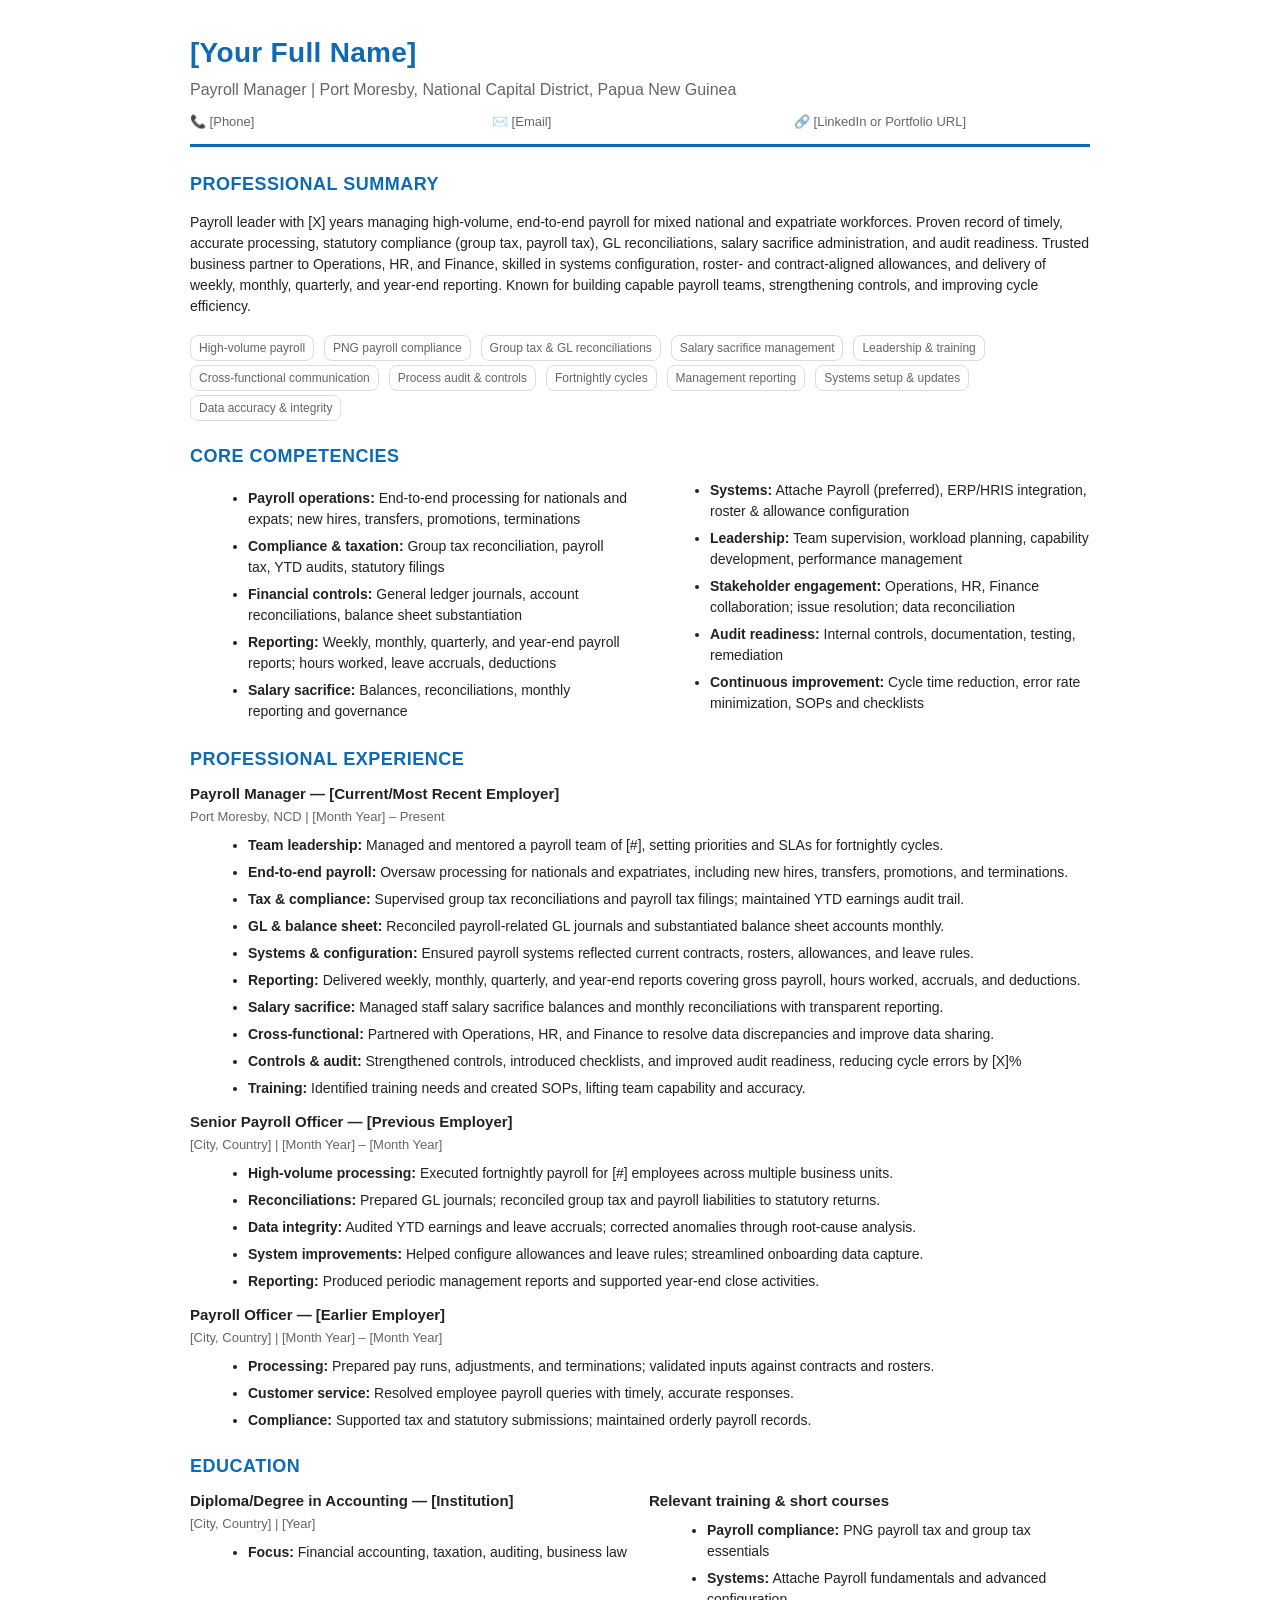
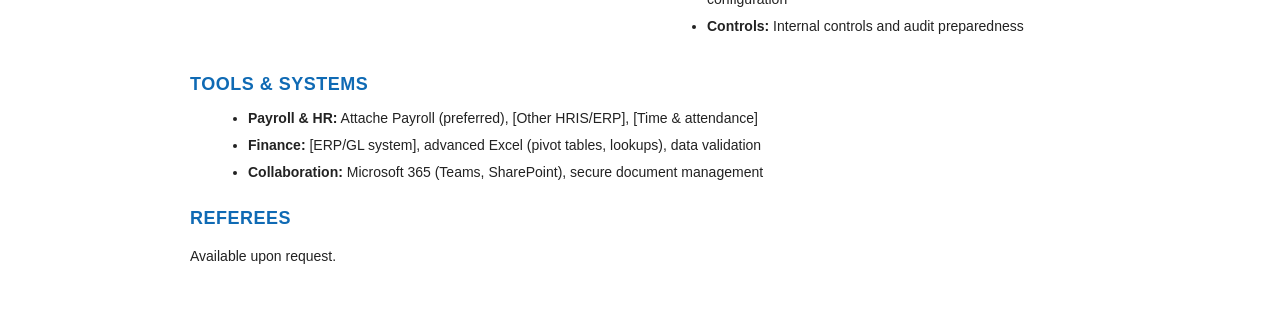
==== index.html @ 21667c4e "first commit" ====
<!DOCTYPE html>
<html lang="en">
<head>
  <meta charset="utf-8" />
  <title>Payroll Manager CV - [Your Name]</title>
  <meta name="viewport" content="width=device-width, initial-scale=1" />
  <style>
    :root {
      --accent: #0f6ab4;
      --text: #222;
      --muted: #666;
      --border: #ddd;
    }
    * { box-sizing: border-box; }
    body {
      font-family: "Segoe UI", Roboto, Arial, sans-serif;
      color: var(--text);
      line-height: 1.5;
      margin: 0;
      padding: 32px;
      background: #fff;
    }
    .container { max-width: 900px; margin: 0 auto; }
    header { border-bottom: 3px solid var(--accent); padding-bottom: 12px; margin-bottom: 24px; }
    h1 {
      font-size: 28px; margin: 0; color: var(--accent);
      letter-spacing: 0.3px;
    }
    .title { font-size: 16px; color: var(--muted); margin-top: 4px; }
    .contact {
      display: grid; grid-template-columns: repeat(3, 1fr); gap: 6px;
      font-size: 13px; margin-top: 10px; color: var(--muted);
    }
    .section { margin: 22px 0; }
    .section h2 {
      font-size: 18px; margin: 0 0 10px 0; color: var(--accent);
      text-transform: uppercase; letter-spacing: 0.5px;
    }
    .summary, .skills, .experience, .education, .certs, .references { font-size: 14px; }
    ul { margin: 8px 0 0 18px; }
    li { margin: 6px 0; }
    .item { margin-bottom: 12px; }
    .item h3 {
      font-size: 15px; margin: 0; color: var(--text);
    }
    .meta { font-size: 13px; color: var(--muted); margin-top: 2px; }
    .badge {
      display: inline-block; border: 1px solid var(--border);
      padding: 3px 8px; border-radius: 8px; margin: 4px 6px 0 0;
      font-size: 12px; color: var(--muted);
    }
    .grid { display: grid; grid-template-columns: 1fr 1fr; gap: 18px; }
    .two-col { columns: 2; column-gap: 24px; }
    @media print {
      body { padding: 0; }
      .container { max-width: none; }
      .contact { grid-template-columns: repeat(3, 1fr); }
      .two-col { columns: 2; }
      a { color: inherit; text-decoration: none; }
    }
  </style>
</head>
<body>
  <div class="container">
    <header>
      <h1>[Your Full Name]</h1>
      <div class="title">Payroll Manager | Port Moresby, National Capital District, Papua New Guinea</div>
      <div class="contact">
        <div>📞 [Phone]</div>
        <div>✉️ [Email]</div>
        <div>🔗 [LinkedIn or Portfolio URL]</div>
      </div>
    </header>

    <section class="section summary">
      <h2>Professional summary</h2>
      <p>
        Payroll leader with [X] years managing high‑volume, end‑to‑end payroll for mixed national and expatriate workforces.
        Proven record of timely, accurate processing, statutory compliance (group tax, payroll tax), GL reconciliations,
        salary sacrifice administration, and audit readiness. Trusted business partner to Operations, HR, and Finance,
        skilled in systems configuration, roster- and contract‑aligned allowances, and delivery of weekly, monthly, quarterly,
        and year‑end reporting. Known for building capable payroll teams, strengthening controls, and improving cycle efficiency.
      </p>
      <div>
        <span class="badge">High‑volume payroll</span>
        <span class="badge">PNG payroll compliance</span>
        <span class="badge">Group tax & GL reconciliations</span>
        <span class="badge">Salary sacrifice management</span>
        <span class="badge">Leadership & training</span>
        <span class="badge">Cross‑functional communication</span>
        <span class="badge">Process audit & controls</span>
        <span class="badge">Fortnightly cycles</span>
        <span class="badge">Management reporting</span>
        <span class="badge">Systems setup & updates</span>
        <span class="badge">Data accuracy & integrity</span>
      </div>
    </section>

    <section class="section skills">
      <h2>Core competencies</h2>
      <div class="two-col">
        <ul>
          <li><strong>Payroll operations:</strong> End‑to‑end processing for nationals and expats; new hires, transfers, promotions, terminations</li>
          <li><strong>Compliance & taxation:</strong> Group tax reconciliation, payroll tax, YTD audits, statutory filings</li>
          <li><strong>Financial controls:</strong> General ledger journals, account reconciliations, balance sheet substantiation</li>
          <li><strong>Reporting:</strong> Weekly, monthly, quarterly, and year‑end payroll reports; hours worked, leave accruals, deductions</li>
          <li><strong>Salary sacrifice:</strong> Balances, reconciliations, monthly reporting and governance</li>
          <li><strong>Systems:</strong> Attache Payroll (preferred), ERP/HRIS integration, roster & allowance configuration</li>
          <li><strong>Leadership:</strong> Team supervision, workload planning, capability development, performance management</li>
          <li><strong>Stakeholder engagement:</strong> Operations, HR, Finance collaboration; issue resolution; data reconciliation</li>
          <li><strong>Audit readiness:</strong> Internal controls, documentation, testing, remediation</li>
          <li><strong>Continuous improvement:</strong> Cycle time reduction, error rate minimization, SOPs and checklists</li>
        </ul>
      </div>
    </section>

    <section class="section experience">
      <h2>Professional experience</h2>

      <div class="item">
        <h3>Payroll Manager — [Current/Most Recent Employer]</h3>
        <div class="meta">Port Moresby, NCD | [Month Year] – Present</div>
        <ul>
          <li><strong>Team leadership:</strong> Managed and mentored a payroll team of [#], setting priorities and SLAs for fortnightly cycles.</li>
          <li><strong>End‑to‑end payroll:</strong> Oversaw processing for nationals and expatriates, including new hires, transfers, promotions, and terminations.</li>
          <li><strong>Tax & compliance:</strong> Supervised group tax reconciliations and payroll tax filings; maintained YTD earnings audit trail.</li>
          <li><strong>GL & balance sheet:</strong> Reconciled payroll‑related GL journals and substantiated balance sheet accounts monthly.</li>
          <li><strong>Systems & configuration:</strong> Ensured payroll systems reflected current contracts, rosters, allowances, and leave rules.</li>
          <li><strong>Reporting:</strong> Delivered weekly, monthly, quarterly, and year‑end reports covering gross payroll, hours worked, accruals, and deductions.</li>
          <li><strong>Salary sacrifice:</strong> Managed staff salary sacrifice balances and monthly reconciliations with transparent reporting.</li>
          <li><strong>Cross‑functional:</strong> Partnered with Operations, HR, and Finance to resolve data discrepancies and improve data sharing.</li>
          <li><strong>Controls & audit:</strong> Strengthened controls, introduced checklists, and improved audit readiness, reducing cycle errors by [X]%</li>
          <li><strong>Training:</strong> Identified training needs and created SOPs, lifting team capability and accuracy.</li>
        </ul>
      </div>

      <div class="item">
        <h3>Senior Payroll Officer — [Previous Employer]</h3>
        <div class="meta">[City, Country] | [Month Year] – [Month Year]</div>
        <ul>
          <li><strong>High‑volume processing:</strong> Executed fortnightly payroll for [#] employees across multiple business units.</li>
          <li><strong>Reconciliations:</strong> Prepared GL journals; reconciled group tax and payroll liabilities to statutory returns.</li>
          <li><strong>Data integrity:</strong> Audited YTD earnings and leave accruals; corrected anomalies through root‑cause analysis.</li>
          <li><strong>System improvements:</strong> Helped configure allowances and leave rules; streamlined onboarding data capture.</li>
          <li><strong>Reporting:</strong> Produced periodic management reports and supported year‑end close activities.</li>
        </ul>
      </div>

      <div class="item">
        <h3>Payroll Officer — [Earlier Employer]</h3>
        <div class="meta">[City, Country] | [Month Year] – [Month Year]</div>
        <ul>
          <li><strong>Processing:</strong> Prepared pay runs, adjustments, and terminations; validated inputs against contracts and rosters.</li>
          <li><strong>Customer service:</strong> Resolved employee payroll queries with timely, accurate responses.</li>
          <li><strong>Compliance:</strong> Supported tax and statutory submissions; maintained orderly payroll records.</li>
        </ul>
      </div>
    </section>

    <section class="section education">
      <h2>Education</h2>
      <div class="grid">
        <div>
          <div class="item">
            <h3>Diploma/Degree in Accounting — [Institution]</h3>
            <div class="meta">[City, Country] | [Year]</div>
            <ul>
              <li><strong>Focus:</strong> Financial accounting, taxation, auditing, business law</li>
            </ul>
          </div>
        </div>
        <div>
          <div class="item">
            <h3>Relevant training & short courses</h3>
            <ul>
              <li><strong>Payroll compliance:</strong> PNG payroll tax and group tax essentials</li>
              <li><strong>Systems:</strong> Attache Payroll fundamentals and advanced configuration</li>
              <li><strong>Controls:</strong> Internal controls and audit preparedness</li>
            </ul>
          </div>
        </div>
      </div>
    </section>

    <section class="section certs">
      <h2>Tools & systems</h2>
      <ul>
        <li><strong>Payroll & HR:</strong> Attache Payroll (preferred), [Other HRIS/ERP], [Time & attendance]</li>
        <li><strong>Finance:</strong> [ERP/GL system], advanced Excel (pivot tables, lookups), data validation</li>
        <li><strong>Collaboration:</strong> Microsoft 365 (Teams, SharePoint), secure document management</li>
      </ul>
    </section>

    <section class="section references">
      <h2>Referees</h2>
      <p>Available upon request.</p>
    </section>
  </div>
</body>
</html>
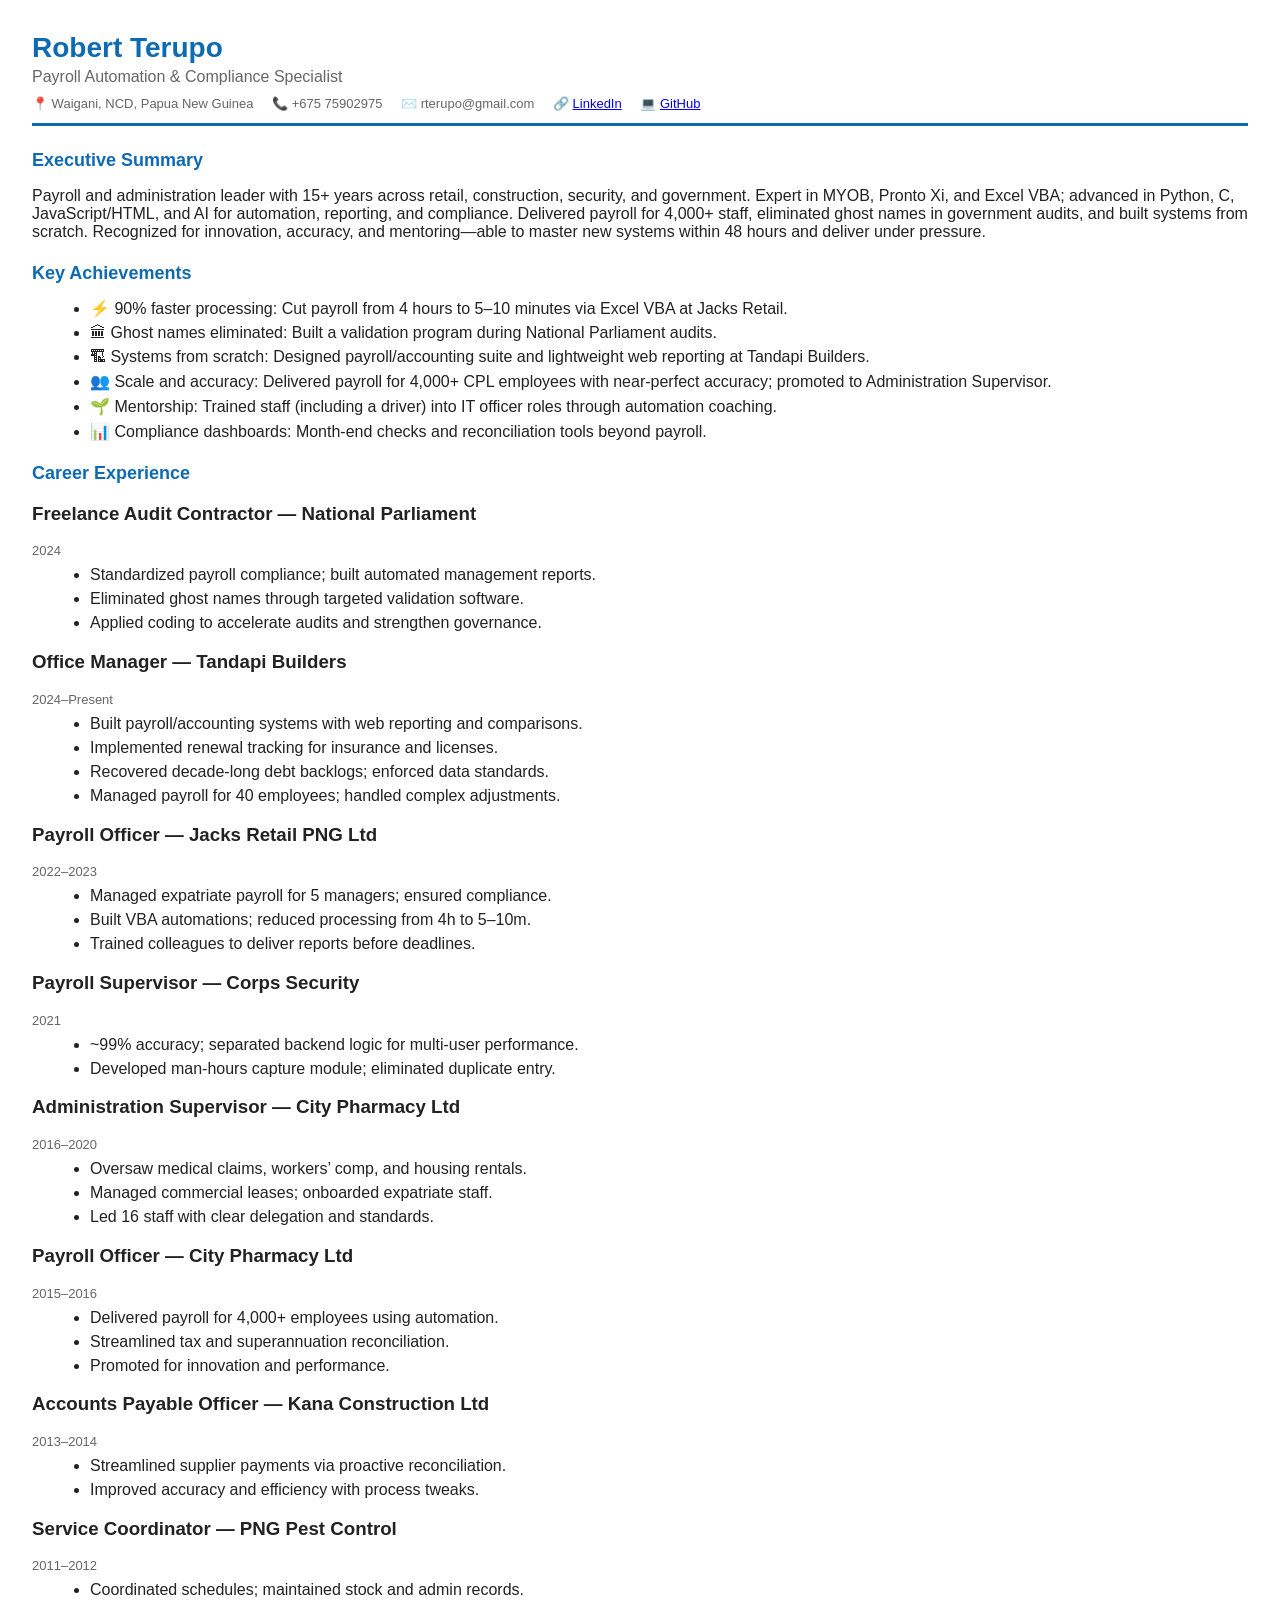
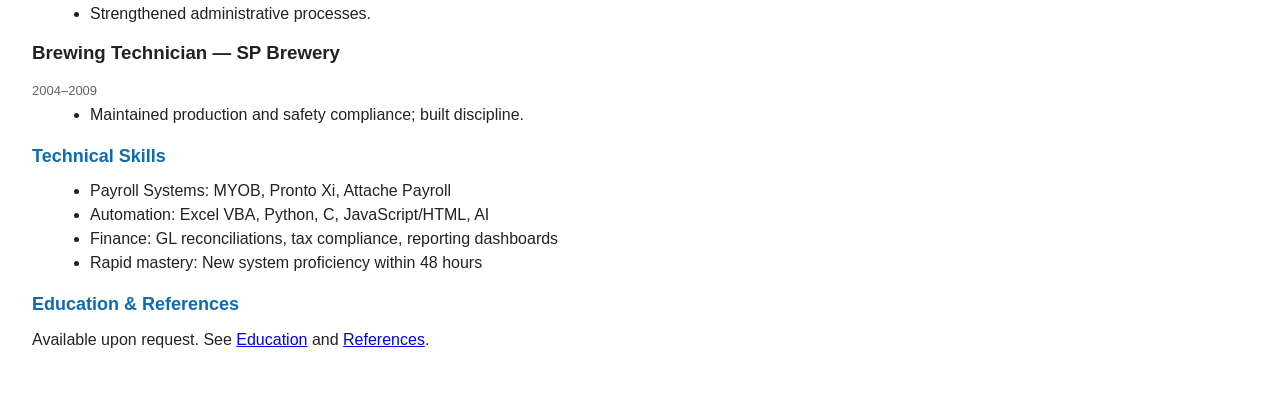
==== commit a028cb7e: "Updated missing info" ====
--- a/index.html
+++ b/index.html
@@ -2,200 +2,161 @@
 <html lang="en">
 <head>
   <meta charset="utf-8" />
-  <title>Payroll Manager CV - [Your Name]</title>
+  <title>Robert Terupo - Payroll Manager CV</title>
   <meta name="viewport" content="width=device-width, initial-scale=1" />
   <style>
-    :root {
-      --accent: #0f6ab4;
-      --text: #222;
-      --muted: #666;
-      --border: #ddd;
-    }
-    * { box-sizing: border-box; }
-    body {
-      font-family: "Segoe UI", Roboto, Arial, sans-serif;
-      color: var(--text);
-      line-height: 1.5;
-      margin: 0;
-      padding: 32px;
-      background: #fff;
-    }
-    .container { max-width: 900px; margin: 0 auto; }
-    header { border-bottom: 3px solid var(--accent); padding-bottom: 12px; margin-bottom: 24px; }
-    h1 {
-      font-size: 28px; margin: 0; color: var(--accent);
-      letter-spacing: 0.3px;
-    }
-    .title { font-size: 16px; color: var(--muted); margin-top: 4px; }
-    .contact {
-      display: grid; grid-template-columns: repeat(3, 1fr); gap: 6px;
-      font-size: 13px; margin-top: 10px; color: var(--muted);
-    }
-    .section { margin: 22px 0; }
-    .section h2 {
-      font-size: 18px; margin: 0 0 10px 0; color: var(--accent);
-      text-transform: uppercase; letter-spacing: 0.5px;
-    }
-    .summary, .skills, .experience, .education, .certs, .references { font-size: 14px; }
+    body { font-family: "Segoe UI", Arial, sans-serif; margin: 0; padding: 32px; background: #fff; color: #222; }
+    header { border-bottom: 3px solid #0f6ab4; padding-bottom: 12px; margin-bottom: 24px; }
+    h1 { font-size: 28px; margin: 0; color: #0f6ab4; }
+    .title { font-size: 16px; color: #666; margin-top: 4px; }
+    .contact { font-size: 13px; margin-top: 10px; color: #666; }
+    .contact span { margin-right: 15px; }
+    h2 { font-size: 18px; color: #0f6ab4; margin-top: 22px; }
     ul { margin: 8px 0 0 18px; }
     li { margin: 6px 0; }
     .item { margin-bottom: 12px; }
-    .item h3 {
-      font-size: 15px; margin: 0; color: var(--text);
-    }
-    .meta { font-size: 13px; color: var(--muted); margin-top: 2px; }
-    .badge {
-      display: inline-block; border: 1px solid var(--border);
-      padding: 3px 8px; border-radius: 8px; margin: 4px 6px 0 0;
-      font-size: 12px; color: var(--muted);
-    }
-    .grid { display: grid; grid-template-columns: 1fr 1fr; gap: 18px; }
-    .two-col { columns: 2; column-gap: 24px; }
-    @media print {
-      body { padding: 0; }
-      .container { max-width: none; }
-      .contact { grid-template-columns: repeat(3, 1fr); }
-      .two-col { columns: 2; }
-      a { color: inherit; text-decoration: none; }
-    }
+    .meta { font-size: 13px; color: #666; }
   </style>
 </head>
 <body>
-  <div class="container">
-    <header>
-      <h1>[Your Full Name]</h1>
-      <div class="title">Payroll Manager | Port Moresby, National Capital District, Papua New Guinea</div>
-      <div class="contact">
-        <div>📞 [Phone]</div>
-        <div>✉️ [Email]</div>
-        <div>🔗 [LinkedIn or Portfolio URL]</div>
-      </div>
-    </header>
+  <header>
+    <h1>Robert Terupo</h1>
+    <div class="title">Payroll Automation & Compliance Specialist</div>
+    <div class="contact">
+      <span>📍 Waigani, NCD, Papua New Guinea</span>
+      <span>📞 +675 75902975</span>
+      <span>✉️ rterupo@gmail.com</span>
+      <span>🔗 <a href="https://linkedin.com/in/robert-terupo">LinkedIn</a></span>
+      <span>💻 <a href="https://github.com/robertterupo-png">GitHub</a></span>
+    </div>
+  </header>
 
-    <section class="section summary">
-      <h2>Professional summary</h2>
-      <p>
-        Payroll leader with [X] years managing high‑volume, end‑to‑end payroll for mixed national and expatriate workforces.
-        Proven record of timely, accurate processing, statutory compliance (group tax, payroll tax), GL reconciliations,
-        salary sacrifice administration, and audit readiness. Trusted business partner to Operations, HR, and Finance,
-        skilled in systems configuration, roster- and contract‑aligned allowances, and delivery of weekly, monthly, quarterly,
-        and year‑end reporting. Known for building capable payroll teams, strengthening controls, and improving cycle efficiency.
-      </p>
-      <div>
-        <span class="badge">High‑volume payroll</span>
-        <span class="badge">PNG payroll compliance</span>
-        <span class="badge">Group tax & GL reconciliations</span>
-        <span class="badge">Salary sacrifice management</span>
-        <span class="badge">Leadership & training</span>
-        <span class="badge">Cross‑functional communication</span>
-        <span class="badge">Process audit & controls</span>
-        <span class="badge">Fortnightly cycles</span>
-        <span class="badge">Management reporting</span>
-        <span class="badge">Systems setup & updates</span>
-        <span class="badge">Data accuracy & integrity</span>
-      </div>
-    </section>
+  <section>
+    <h2>Executive Summary</h2>
+    <p>
+      Payroll and administration leader with 15+ years across retail, construction, security, and government.
+      Expert in MYOB, Pronto Xi, and Excel VBA; advanced in Python, C, JavaScript/HTML, and AI for automation,
+      reporting, and compliance. Delivered payroll for 4,000+ staff, eliminated ghost names in government audits,
+      and built systems from scratch. Recognized for innovation, accuracy, and mentoring—able to master new systems
+      within 48 hours and deliver under pressure.
+    </p>
+  </section>
 
-    <section class="section skills">
-      <h2>Core competencies</h2>
-      <div class="two-col">
-        <ul>
-          <li><strong>Payroll operations:</strong> End‑to‑end processing for nationals and expats; new hires, transfers, promotions, terminations</li>
-          <li><strong>Compliance & taxation:</strong> Group tax reconciliation, payroll tax, YTD audits, statutory filings</li>
-          <li><strong>Financial controls:</strong> General ledger journals, account reconciliations, balance sheet substantiation</li>
-          <li><strong>Reporting:</strong> Weekly, monthly, quarterly, and year‑end payroll reports; hours worked, leave accruals, deductions</li>
-          <li><strong>Salary sacrifice:</strong> Balances, reconciliations, monthly reporting and governance</li>
-          <li><strong>Systems:</strong> Attache Payroll (preferred), ERP/HRIS integration, roster & allowance configuration</li>
-          <li><strong>Leadership:</strong> Team supervision, workload planning, capability development, performance management</li>
-          <li><strong>Stakeholder engagement:</strong> Operations, HR, Finance collaboration; issue resolution; data reconciliation</li>
-          <li><strong>Audit readiness:</strong> Internal controls, documentation, testing, remediation</li>
-          <li><strong>Continuous improvement:</strong> Cycle time reduction, error rate minimization, SOPs and checklists</li>
-        </ul>
-      </div>
-    </section>
+  <section>
+    <h2>Key Achievements</h2>
+    <ul>
+      <li>⚡ 90% faster processing: Cut payroll from 4 hours to 5–10 minutes via Excel VBA at Jacks Retail.</li>
+      <li>🏛 Ghost names eliminated: Built a validation program during National Parliament audits.</li>
+      <li>🏗 Systems from scratch: Designed payroll/accounting suite and lightweight web reporting at Tandapi Builders.</li>
+      <li>👥 Scale and accuracy: Delivered payroll for 4,000+ CPL employees with near‑perfect accuracy; promoted to Administration Supervisor.</li>
+      <li>🌱 Mentorship: Trained staff (including a driver) into IT officer roles through automation coaching.</li>
+      <li>📊 Compliance dashboards: Month‑end checks and reconciliation tools beyond payroll.</li>
+    </ul>
+  </section>
 
-    <section class="section experience">
-      <h2>Professional experience</h2>
+  <section>
+    <h2>Career Experience</h2>
+    <div class="item">
+      <h3>Freelance Audit Contractor — National Parliament</h3>
+      <div class="meta">2024</div>
+      <ul>
+        <li>Standardized payroll compliance; built automated management reports.</li>
+        <li>Eliminated ghost names through targeted validation software.</li>
+        <li>Applied coding to accelerate audits and strengthen governance.</li>
+      </ul>
+    </div>
 
-      <div class="item">
-        <h3>Payroll Manager — [Current/Most Recent Employer]</h3>
-        <div class="meta">Port Moresby, NCD | [Month Year] – Present</div>
-        <ul>
-          <li><strong>Team leadership:</strong> Managed and mentored a payroll team of [#], setting priorities and SLAs for fortnightly cycles.</li>
-          <li><strong>End‑to‑end payroll:</strong> Oversaw processing for nationals and expatriates, including new hires, transfers, promotions, and terminations.</li>
-          <li><strong>Tax & compliance:</strong> Supervised group tax reconciliations and payroll tax filings; maintained YTD earnings audit trail.</li>
-          <li><strong>GL & balance sheet:</strong> Reconciled payroll‑related GL journals and substantiated balance sheet accounts monthly.</li>
-          <li><strong>Systems & configuration:</strong> Ensured payroll systems reflected current contracts, rosters, allowances, and leave rules.</li>
-          <li><strong>Reporting:</strong> Delivered weekly, monthly, quarterly, and year‑end reports covering gross payroll, hours worked, accruals, and deductions.</li>
-          <li><strong>Salary sacrifice:</strong> Managed staff salary sacrifice balances and monthly reconciliations with transparent reporting.</li>
-          <li><strong>Cross‑functional:</strong> Partnered with Operations, HR, and Finance to resolve data discrepancies and improve data sharing.</li>
-          <li><strong>Controls & audit:</strong> Strengthened controls, introduced checklists, and improved audit readiness, reducing cycle errors by [X]%</li>
-          <li><strong>Training:</strong> Identified training needs and created SOPs, lifting team capability and accuracy.</li>
-        </ul>
-      </div>
+    <div class="item">
+      <h3>Office Manager — Tandapi Builders</h3>
+      <div class="meta">2024–Present</div>
+      <ul>
+        <li>Built payroll/accounting systems with web reporting and comparisons.</li>
+        <li>Implemented renewal tracking for insurance and licenses.</li>
+        <li>Recovered decade‑long debt backlogs; enforced data standards.</li>
+        <li>Managed payroll for 40 employees; handled complex adjustments.</li>
+      </ul>
+    </div>
 
-      <div class="item">
-        <h3>Senior Payroll Officer — [Previous Employer]</h3>
-        <div class="meta">[City, Country] | [Month Year] – [Month Year]</div>
-        <ul>
-          <li><strong>High‑volume processing:</strong> Executed fortnightly payroll for [#] employees across multiple business units.</li>
-          <li><strong>Reconciliations:</strong> Prepared GL journals; reconciled group tax and payroll liabilities to statutory returns.</li>
-          <li><strong>Data integrity:</strong> Audited YTD earnings and leave accruals; corrected anomalies through root‑cause analysis.</li>
-          <li><strong>System improvements:</strong> Helped configure allowances and leave rules; streamlined onboarding data capture.</li>
-          <li><strong>Reporting:</strong> Produced periodic management reports and supported year‑end close activities.</li>
-        </ul>
-      </div>
+    <div class="item">
+      <h3>Payroll Officer — Jacks Retail PNG Ltd</h3>
+      <div class="meta">2022–2023</div>
+      <ul>
+        <li>Managed expatriate payroll for 5 managers; ensured compliance.</li>
+        <li>Built VBA automations; reduced processing from 4h to 5–10m.</li>
+        <li>Trained colleagues to deliver reports before deadlines.</li>
+      </ul>
+    </div>
 
-      <div class="item">
-        <h3>Payroll Officer — [Earlier Employer]</h3>
-        <div class="meta">[City, Country] | [Month Year] – [Month Year]</div>
-        <ul>
-          <li><strong>Processing:</strong> Prepared pay runs, adjustments, and terminations; validated inputs against contracts and rosters.</li>
-          <li><strong>Customer service:</strong> Resolved employee payroll queries with timely, accurate responses.</li>
-          <li><strong>Compliance:</strong> Supported tax and statutory submissions; maintained orderly payroll records.</li>
-        </ul>
-      </div>
-    </section>
+    <div class="item">
+      <h3>Payroll Supervisor — Corps Security</h3>
+      <div class="meta">2021</div>
+      <ul>
+        <li>~99% accuracy; separated backend logic for multi‑user performance.</li>
+        <li>Developed man‑hours capture module; eliminated duplicate entry.</li>
+      </ul>
+    </div>
 
-    <section class="section education">
-      <h2>Education</h2>
-      <div class="grid">
-        <div>
-          <div class="item">
-            <h3>Diploma/Degree in Accounting — [Institution]</h3>
-            <div class="meta">[City, Country] | [Year]</div>
-            <ul>
-              <li><strong>Focus:</strong> Financial accounting, taxation, auditing, business law</li>
-            </ul>
-          </div>
-        </div>
-        <div>
-          <div class="item">
-            <h3>Relevant training & short courses</h3>
-            <ul>
-              <li><strong>Payroll compliance:</strong> PNG payroll tax and group tax essentials</li>
-              <li><strong>Systems:</strong> Attache Payroll fundamentals and advanced configuration</li>
-              <li><strong>Controls:</strong> Internal controls and audit preparedness</li>
-            </ul>
-          </div>
-        </div>
-      </div>
-    </section>
+    <div class="item">
+      <h3>Administration Supervisor — City Pharmacy Ltd</h3>
+      <div class="meta">2016–2020</div>
+      <ul>
+        <li>Oversaw medical claims, workers’ comp, and housing rentals.</li>
+        <li>Managed commercial leases; onboarded expatriate staff.</li>
+        <li>Led 16 staff with clear delegation and standards.</li>
+      </ul>
+    </div>
 
-    <section class="section certs">
-      <h2>Tools & systems</h2>
+    <div class="item">
+      <h3>Payroll Officer — City Pharmacy Ltd</h3>
+      <div class="meta">2015–2016</div>
       <ul>
-        <li><strong>Payroll & HR:</strong> Attache Payroll (preferred), [Other HRIS/ERP], [Time & attendance]</li>
-        <li><strong>Finance:</strong> [ERP/GL system], advanced Excel (pivot tables, lookups), data validation</li>
-        <li><strong>Collaboration:</strong> Microsoft 365 (Teams, SharePoint), secure document management</li>
+        <li>Delivered payroll for 4,000+ employees using automation.</li>
+        <li>Streamlined tax and superannuation reconciliation.</li>
+        <li>Promoted for innovation and performance.</li>
       </ul>
-    </section>
+    </div>
 
-    <section class="section references">
-      <h2>Referees</h2>
-      <p>Available upon request.</p>
-    </section>
-  </div>
+    <div class="item">
+      <h3>Accounts Payable Officer — Kana Construction Ltd</h3>
+      <div class="meta">2013–2014</div>
+      <ul>
+        <li>Streamlined supplier payments via proactive reconciliation.</li>
+        <li>Improved accuracy and efficiency with process tweaks.</li>
+      </ul>
+    </div>
+
+    <div class="item">
+      <h3>Service Coordinator — PNG Pest Control</h3>
+      <div class="meta">2011–2012</div>
+      <ul>
+        <li>Coordinated schedules; maintained stock and admin records.</li>
+        <li>Strengthened administrative processes.</li>
+      </ul>
+    </div>
+
+    <div class="item">
+      <h3>Brewing Technician — SP Brewery</h3>
+      <div class="meta">2004–2009</div>
+      <ul>
+        <li>Maintained production and safety compliance; built discipline.</li>
+      </ul>
+    </div>
+  </section>
+
+  <section>
+    <h2>Technical Skills</h2>
+    <ul>
+      <li>Payroll Systems: MYOB, Pronto Xi, Attache Payroll</li>
+      <li>Automation: Excel VBA, Python, C, JavaScript/HTML, AI</li>
+      <li>Finance: GL reconciliations, tax compliance, reporting dashboards</li>
+      <li>Rapid mastery: New system proficiency within 48 hours</li>
+    </ul>
+  </section>
+
+  <section>
+    <h2>Education & References</h2>
+    <p>Available upon request. See <a href="https://robertterupo-png.github.io/rterupo-website/education.html">Education</a> and <a href="https://robertterupo-png.github.io/rterupo-website/references.html">References</a>.</p>
+  </section>
 </body>
 </html>
 
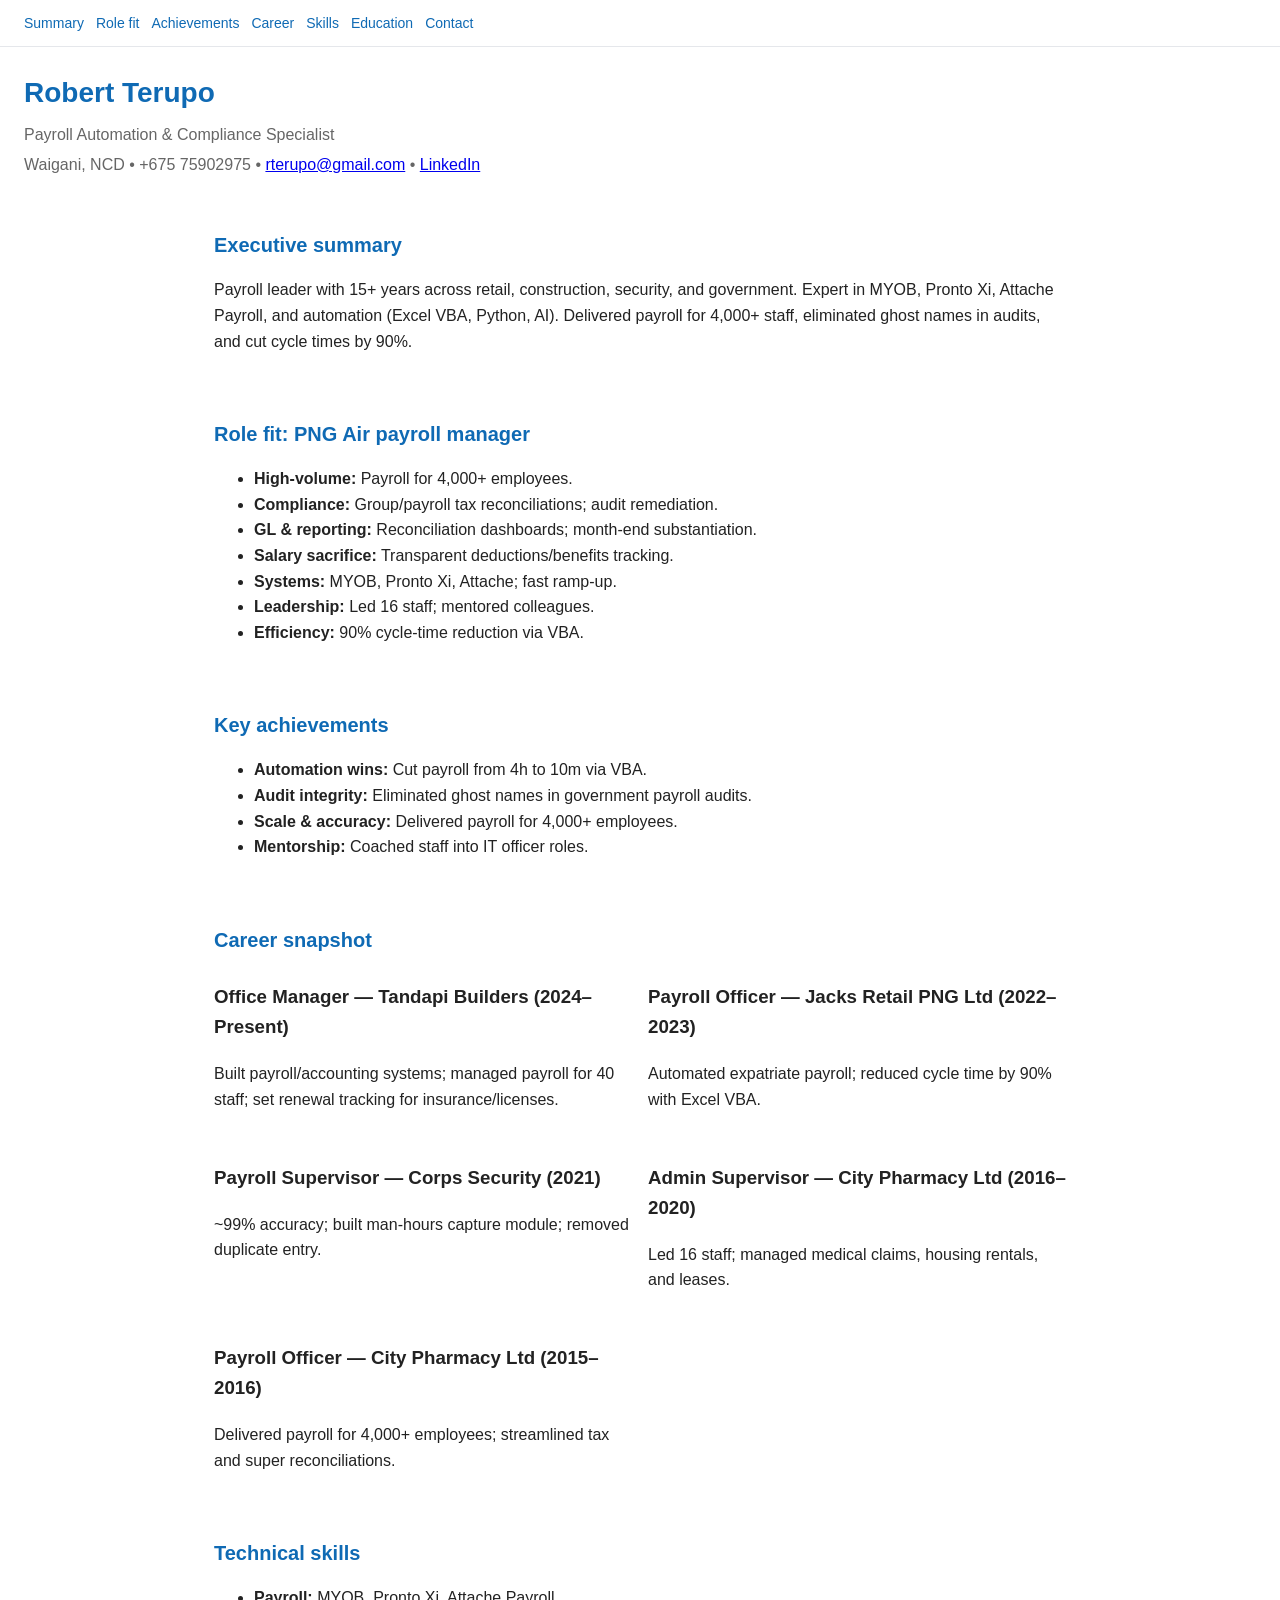
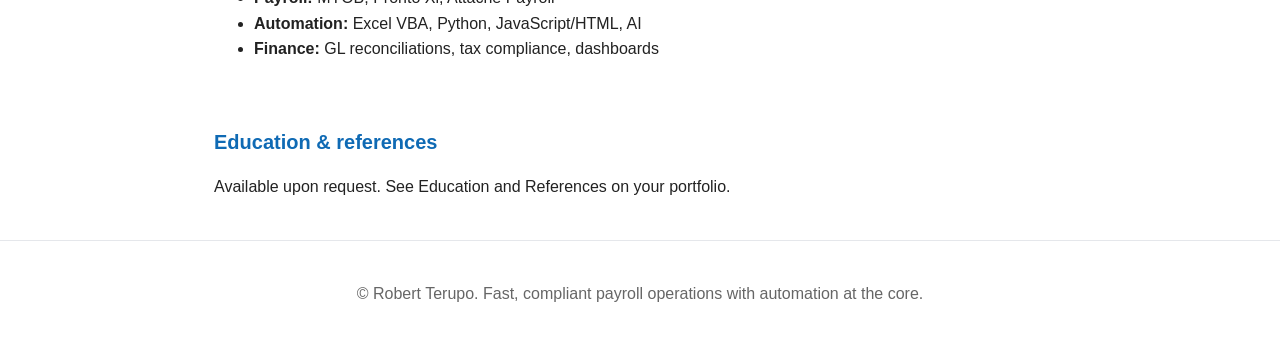
==== commit 0bbe7fa9: "Adding modular structures" ====
--- a/index.html
+++ b/index.html
@@ -2,161 +2,109 @@
 <html lang="en">
 <head>
   <meta charset="utf-8" />
-  <title>Robert Terupo - Payroll Manager CV</title>
+  <title>Robert Terupo — Payroll Manager</title>
   <meta name="viewport" content="width=device-width, initial-scale=1" />
-  <style>
-    body { font-family: "Segoe UI", Arial, sans-serif; margin: 0; padding: 32px; background: #fff; color: #222; }
-    header { border-bottom: 3px solid #0f6ab4; padding-bottom: 12px; margin-bottom: 24px; }
-    h1 { font-size: 28px; margin: 0; color: #0f6ab4; }
-    .title { font-size: 16px; color: #666; margin-top: 4px; }
-    .contact { font-size: 13px; margin-top: 10px; color: #666; }
-    .contact span { margin-right: 15px; }
-    h2 { font-size: 18px; color: #0f6ab4; margin-top: 22px; }
-    ul { margin: 8px 0 0 18px; }
-    li { margin: 6px 0; }
-    .item { margin-bottom: 12px; }
-    .meta { font-size: 13px; color: #666; }
-  </style>
+  <meta name="description" content="Payroll automation & compliance specialist with high-volume experience and audit readiness." />
+  <link rel="icon" href="assets/favicon.ico" />
+  <link rel="preload" href="assets/styles.css" as="style" />
+  <link rel="stylesheet" href="assets/styles.css" />
 </head>
 <body>
-  <header>
-    <h1>Robert Terupo</h1>
-    <div class="title">Payroll Automation & Compliance Specialist</div>
-    <div class="contact">
-      <span>📍 Waigani, NCD, Papua New Guinea</span>
-      <span>📞 +675 75902975</span>
-      <span>✉️ rterupo@gmail.com</span>
-      <span>🔗 <a href="https://linkedin.com/in/robert-terupo">LinkedIn</a></span>
-      <span>💻 <a href="https://github.com/robertterupo-png">GitHub</a></span>
+  <header class="site-header">
+    <nav class="nav">
+      <a href="#summary">Summary</a>
+      <a href="#role-fit">Role fit</a>
+      <a href="#achievements">Achievements</a>
+      <a href="#career">Career</a>
+      <a href="#skills">Skills</a>
+      <a href="#education">Education</a>
+      <a href="#contact">Contact</a>
+    </nav>
+    <div class="hero">
+      <h1>Robert Terupo</h1>
+      <p>Payroll Automation & Compliance Specialist</p>
+      <p class="contact">
+        Waigani, NCD • +675 75902975 • <a href="mailto:rterupo@gmail.com">rterupo@gmail.com</a> •
+        <a href="https://linkedin.com/in/robert-terupo">LinkedIn</a>
+      </p>
     </div>
   </header>
 
-  <section>
-    <h2>Executive Summary</h2>
-    <p>
-      Payroll and administration leader with 15+ years across retail, construction, security, and government.
-      Expert in MYOB, Pronto Xi, and Excel VBA; advanced in Python, C, JavaScript/HTML, and AI for automation,
-      reporting, and compliance. Delivered payroll for 4,000+ staff, eliminated ghost names in government audits,
-      and built systems from scratch. Recognized for innovation, accuracy, and mentoring—able to master new systems
-      within 48 hours and deliver under pressure.
-    </p>
-  </section>
+  <main>
+    <section id="summary" class="section">
+      <h2>Executive summary</h2>
+      <p>Payroll leader with 15+ years across retail, construction, security, and government. Expert in MYOB, Pronto Xi, Attache Payroll, and automation (Excel VBA, Python, AI). Delivered payroll for 4,000+ staff, eliminated ghost names in audits, and cut cycle times by 90%.</p>
+    </section>
 
-  <section>
-    <h2>Key Achievements</h2>
-    <ul>
-      <li>⚡ 90% faster processing: Cut payroll from 4 hours to 5–10 minutes via Excel VBA at Jacks Retail.</li>
-      <li>🏛 Ghost names eliminated: Built a validation program during National Parliament audits.</li>
-      <li>🏗 Systems from scratch: Designed payroll/accounting suite and lightweight web reporting at Tandapi Builders.</li>
-      <li>👥 Scale and accuracy: Delivered payroll for 4,000+ CPL employees with near‑perfect accuracy; promoted to Administration Supervisor.</li>
-      <li>🌱 Mentorship: Trained staff (including a driver) into IT officer roles through automation coaching.</li>
-      <li>📊 Compliance dashboards: Month‑end checks and reconciliation tools beyond payroll.</li>
-    </ul>
-  </section>
+    <section id="role-fit" class="section">
+      <h2>Role fit: PNG Air payroll manager</h2>
+      <ul>
+        <li><strong>High-volume:</strong> Payroll for 4,000+ employees.</li>
+        <li><strong>Compliance:</strong> Group/payroll tax reconciliations; audit remediation.</li>
+        <li><strong>GL & reporting:</strong> Reconciliation dashboards; month-end substantiation.</li>
+        <li><strong>Salary sacrifice:</strong> Transparent deductions/benefits tracking.</li>
+        <li><strong>Systems:</strong> MYOB, Pronto Xi, Attache; fast ramp-up.</li>
+        <li><strong>Leadership:</strong> Led 16 staff; mentored colleagues.</li>
+        <li><strong>Efficiency:</strong> 90% cycle-time reduction via VBA.</li>
+      </ul>
+    </section>
 
-  <section>
-    <h2>Career Experience</h2>
-    <div class="item">
-      <h3>Freelance Audit Contractor — National Parliament</h3>
-      <div class="meta">2024</div>
+    <section id="achievements" class="section">
+      <h2>Key achievements</h2>
       <ul>
-        <li>Standardized payroll compliance; built automated management reports.</li>
-        <li>Eliminated ghost names through targeted validation software.</li>
-        <li>Applied coding to accelerate audits and strengthen governance.</li>
+        <li><strong>Automation wins:</strong> Cut payroll from 4h to 10m via VBA.</li>
+        <li><strong>Audit integrity:</strong> Eliminated ghost names in government payroll audits.</li>
+        <li><strong>Scale & accuracy:</strong> Delivered payroll for 4,000+ employees.</li>
+        <li><strong>Mentorship:</strong> Coached staff into IT officer roles.</li>
       </ul>
-    </div>
+    </section>
 
-    <div class="item">
-      <h3>Office Manager — Tandapi Builders</h3>
-      <div class="meta">2024–Present</div>
+    <section id="career" class="section">
+      <h2>Career snapshot</h2>
+      <div class="grid">
+        <article>
+          <h3>Office Manager — Tandapi Builders (2024–Present)</h3>
+          <p>Built payroll/accounting systems; managed payroll for 40 staff; set renewal tracking for insurance/licenses.</p>
+        </article>
+        <article>
+          <h3>Payroll Officer — Jacks Retail PNG Ltd (2022–2023)</h3>
+          <p>Automated expatriate payroll; reduced cycle time by 90% with Excel VBA.</p>
+        </article>
+        <article>
+          <h3>Payroll Supervisor — Corps Security (2021)</h3>
+          <p>~99% accuracy; built man-hours capture module; removed duplicate entry.</p>
+        </article>
+        <article>
+          <h3>Admin Supervisor — City Pharmacy Ltd (2016–2020)</h3>
+          <p>Led 16 staff; managed medical claims, housing rentals, and leases.</p>
+        </article>
+        <article>
+          <h3>Payroll Officer — City Pharmacy Ltd (2015–2016)</h3>
+          <p>Delivered payroll for 4,000+ employees; streamlined tax and super reconciliations.</p>
+        </article>
+      </div>
+    </section>
+
+    <section id="skills" class="section">
+      <h2>Technical skills</h2>
       <ul>
-        <li>Built payroll/accounting systems with web reporting and comparisons.</li>
-        <li>Implemented renewal tracking for insurance and licenses.</li>
-        <li>Recovered decade‑long debt backlogs; enforced data standards.</li>
-        <li>Managed payroll for 40 employees; handled complex adjustments.</li>
+        <li><strong>Payroll:</strong> MYOB, Pronto Xi, Attache Payroll</li>
+        <li><strong>Automation:</strong> Excel VBA, Python, JavaScript/HTML, AI</li>
+        <li><strong>Finance:</strong> GL reconciliations, tax compliance, dashboards</li>
       </ul>
-    </div>
+    </section>
 
-    <div class="item">
-      <h3>Payroll Officer — Jacks Retail PNG Ltd</h3>
-      <div class="meta">2022–2023</div>
-      <ul>
-        <li>Managed expatriate payroll for 5 managers; ensured compliance.</li>
-        <li>Built VBA automations; reduced processing from 4h to 5–10m.</li>
-        <li>Trained colleagues to deliver reports before deadlines.</li>
-      </ul>
-    </div>
+    <section id="education" class="section">
+      <h2>Education & references</h2>
+      <p>Available upon request. See Education and References on your portfolio.</p>
+    </section>
+  </main>
 
-    <div class="item">
-      <h3>Payroll Supervisor — Corps Security</h3>
-      <div class="meta">2021</div>
-      <ul>
-        <li>~99% accuracy; separated backend logic for multi‑user performance.</li>
-        <li>Developed man‑hours capture module; eliminated duplicate entry.</li>
-      </ul>
-    </div>
+  <footer id="contact" class="site-footer">
+    <p>© Robert Terupo. Fast, compliant payroll operations with automation at the core.</p>
+  </footer>
 
-    <div class="item">
-      <h3>Administration Supervisor — City Pharmacy Ltd</h3>
-      <div class="meta">2016–2020</div>
-      <ul>
-        <li>Oversaw medical claims, workers’ comp, and housing rentals.</li>
-        <li>Managed commercial leases; onboarded expatriate staff.</li>
-        <li>Led 16 staff with clear delegation and standards.</li>
-      </ul>
-    </div>
-
-    <div class="item">
-      <h3>Payroll Officer — City Pharmacy Ltd</h3>
-      <div class="meta">2015–2016</div>
-      <ul>
-        <li>Delivered payroll for 4,000+ employees using automation.</li>
-        <li>Streamlined tax and superannuation reconciliation.</li>
-        <li>Promoted for innovation and performance.</li>
-      </ul>
-    </div>
-
-    <div class="item">
-      <h3>Accounts Payable Officer — Kana Construction Ltd</h3>
-      <div class="meta">2013–2014</div>
-      <ul>
-        <li>Streamlined supplier payments via proactive reconciliation.</li>
-        <li>Improved accuracy and efficiency with process tweaks.</li>
-      </ul>
-    </div>
-
-    <div class="item">
-      <h3>Service Coordinator — PNG Pest Control</h3>
-      <div class="meta">2011–2012</div>
-      <ul>
-        <li>Coordinated schedules; maintained stock and admin records.</li>
-        <li>Strengthened administrative processes.</li>
-      </ul>
-    </div>
-
-    <div class="item">
-      <h3>Brewing Technician — SP Brewery</h3>
-      <div class="meta">2004–2009</div>
-      <ul>
-        <li>Maintained production and safety compliance; built discipline.</li>
-      </ul>
-    </div>
-  </section>
-
-  <section>
-    <h2>Technical Skills</h2>
-    <ul>
-      <li>Payroll Systems: MYOB, Pronto Xi, Attache Payroll</li>
-      <li>Automation: Excel VBA, Python, C, JavaScript/HTML, AI</li>
-      <li>Finance: GL reconciliations, tax compliance, reporting dashboards</li>
-      <li>Rapid mastery: New system proficiency within 48 hours</li>
-    </ul>
-  </section>
-
-  <section>
-    <h2>Education & References</h2>
-    <p>Available upon request. See <a href="https://robertterupo-png.github.io/rterupo-website/education.html">Education</a> and <a href="https://robertterupo-png.github.io/rterupo-website/references.html">References</a>.</p>
-  </section>
+  <script src="assets/script.js" defer></script>
 </body>
 </html>
 
--- a/assets/styles.css
+++ b/assets/styles.css
@@ -0,0 +1,30 @@
+/* assets/styles.css */
+:root {
+  --accent: #0f6ab4;
+  --text: #222;
+  --muted: #666;
+  --bg: #fff;
+  --border: #e5e7eb;
+}
+* { box-sizing: border-box; }
+body { margin: 0; font-family: "Segoe UI", Roboto, Arial, sans-serif; color: var(--text); background: var(--bg); line-height: 1.6; }
+.nav { display: flex; gap: 12px; padding: 12px 24px; border-bottom: 1px solid var(--border); position: sticky; top: 0; background: var(--bg); z-index: 20; }
+.nav a { color: var(--accent); text-decoration: none; font-size: 14px; }
+.nav a:hover, .nav a:focus { text-decoration: underline; }
+.hero { padding: 24px; }
+.hero h1 { margin: 0 0 6px; color: var(--accent); font-size: 28px; }
+.hero p { margin: 4px 0; color: var(--muted); }
+.section { padding: 24px; max-width: 900px; margin: 0 auto; }
+.section h2 { color: var(--accent); margin: 0 0 8px; font-size: 20px; }
+.grid { display: grid; grid-template-columns: 1fr; gap: 16px; }
+@media (min-width: 900px) { .grid { grid-template-columns: 1fr 1fr; } }
+.site-footer { padding: 24px; text-align: center; color: var(--muted); border-top: 1px solid var(--border); }
+
+/* Print-friendly CV */
+@media print {
+  .nav, .site-footer { display: none; }
+  .section { padding: 12px 24px; }
+  .hero h1 { font-size: 24px; }
+  .section h2 { font-size: 16px; }
+}
+
--- a/assets/styles.css
+++ b/assets/styles.css
@@ -0,0 +1,30 @@
+/* assets/styles.css */
+:root {
+  --accent: #0f6ab4;
+  --text: #222;
+  --muted: #666;
+  --bg: #fff;
+  --border: #e5e7eb;
+}
+* { box-sizing: border-box; }
+body { margin: 0; font-family: "Segoe UI", Roboto, Arial, sans-serif; color: var(--text); background: var(--bg); line-height: 1.6; }
+.nav { display: flex; gap: 12px; padding: 12px 24px; border-bottom: 1px solid var(--border); position: sticky; top: 0; background: var(--bg); z-index: 20; }
+.nav a { color: var(--accent); text-decoration: none; font-size: 14px; }
+.nav a:hover, .nav a:focus { text-decoration: underline; }
+.hero { padding: 24px; }
+.hero h1 { margin: 0 0 6px; color: var(--accent); font-size: 28px; }
+.hero p { margin: 4px 0; color: var(--muted); }
+.section { padding: 24px; max-width: 900px; margin: 0 auto; }
+.section h2 { color: var(--accent); margin: 0 0 8px; font-size: 20px; }
+.grid { display: grid; grid-template-columns: 1fr; gap: 16px; }
+@media (min-width: 900px) { .grid { grid-template-columns: 1fr 1fr; } }
+.site-footer { padding: 24px; text-align: center; color: var(--muted); border-top: 1px solid var(--border); }
+
+/* Print-friendly CV */
+@media print {
+  .nav, .site-footer { display: none; }
+  .section { padding: 12px 24px; }
+  .hero h1 { font-size: 24px; }
+  .section h2 { font-size: 16px; }
+}
+
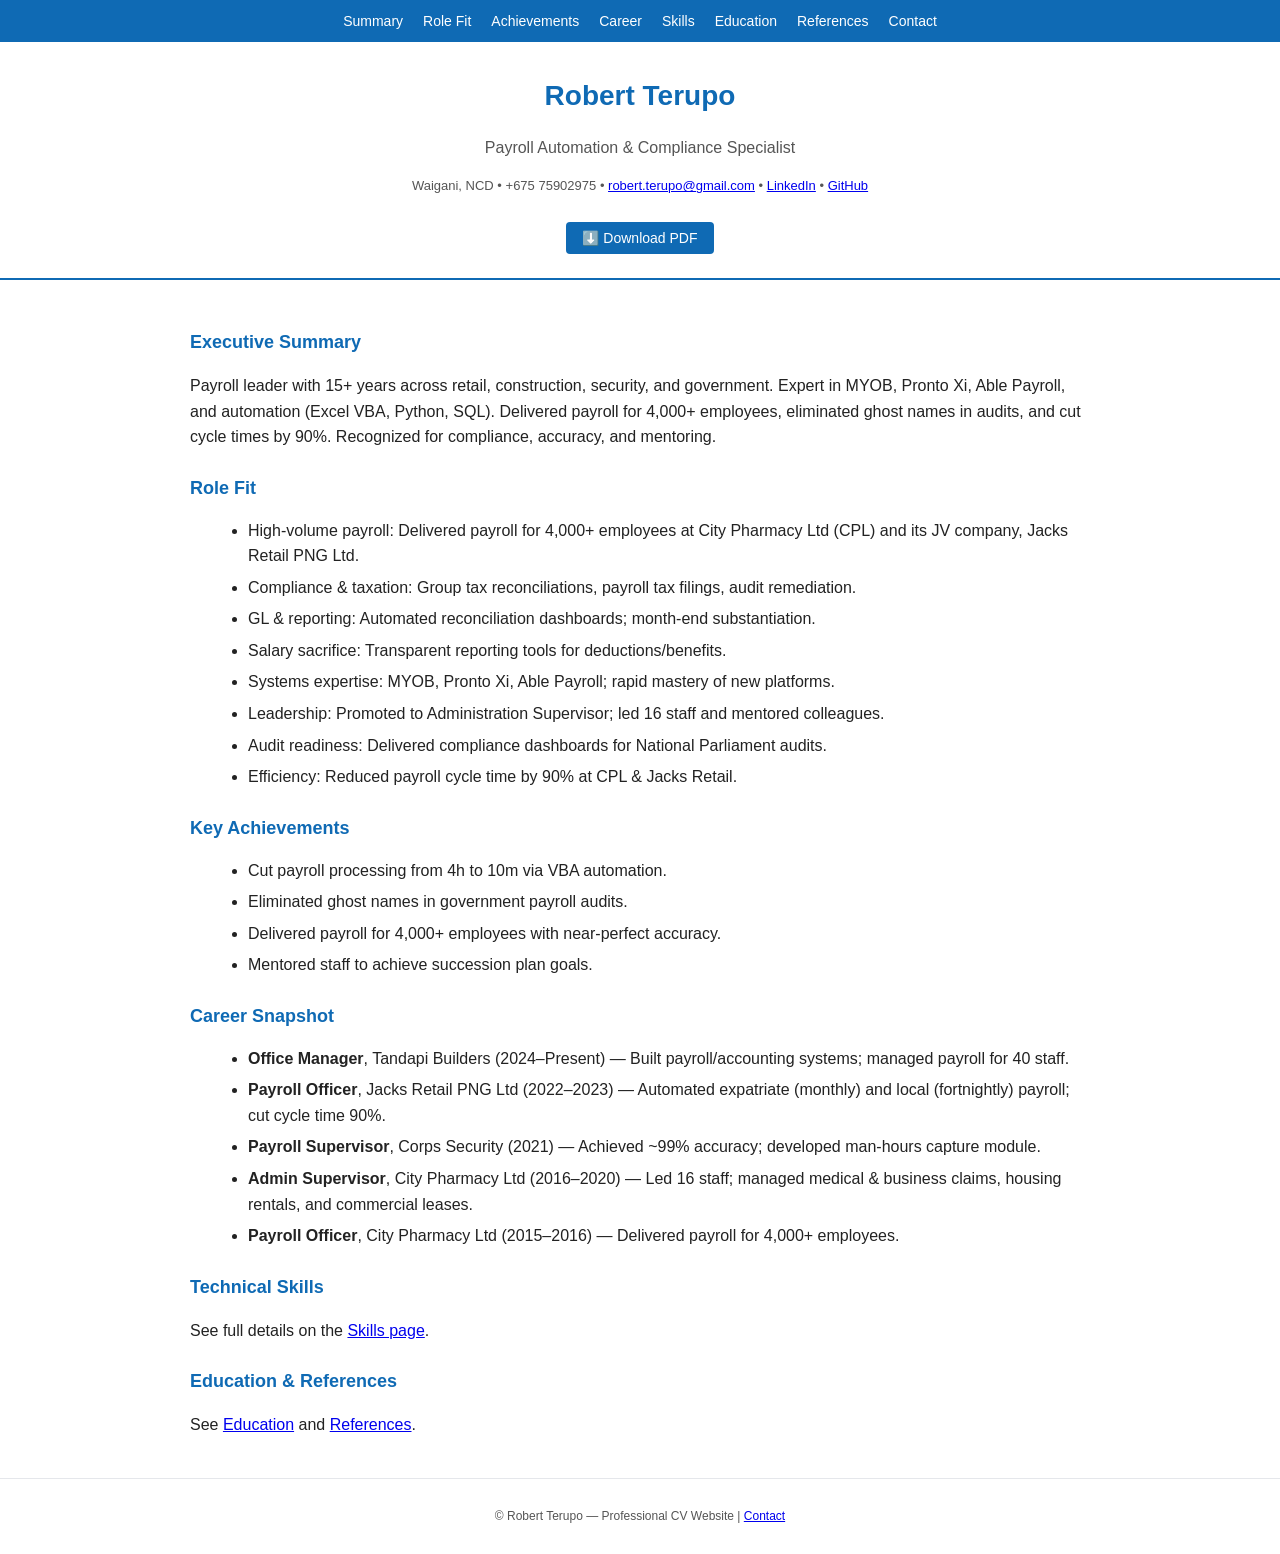
==== commit 410ed277: "Reverted main.html to index.html" ====
--- a/index.html
+++ b/index.html
@@ -1,110 +1,105 @@
 <!DOCTYPE html>
 <html lang="en">
 <head>
-  <meta charset="utf-8" />
-  <title>Robert Terupo — Payroll Manager</title>
+  <meta charset="UTF-8" />
+  <title>Robert Terupo — Payroll Manager CV</title>
   <meta name="viewport" content="width=device-width, initial-scale=1" />
-  <meta name="description" content="Payroll automation & compliance specialist with high-volume experience and audit readiness." />
-  <link rel="icon" href="assets/favicon.ico" />
-  <link rel="preload" href="assets/styles.css" as="style" />
+  <meta name="description" content="Robert Terupo — Payroll Automation & Compliance Specialist with 15+ years of experience in high-volume payroll, compliance, and automation." />
+  <!-- Open Graph tags -->
+  <meta property="og:title" content="Robert Terupo — Payroll Manager CV" />
+  <meta property="og:description" content="Payroll Automation & Compliance Specialist with 15+ years of experience in high-volume payroll, compliance, and automation." />
+  <meta property="og:type" content="website" />
+  <meta property="og:url" content="https://robertterupo-png.github.io/robertterupo-website/main.html" />
+  <meta property="og:image" content="https://robertterupo-png.github.io/robertterupo-website/assets/preview.png" />
+  <meta property="og:locale" content="en_PG" />
+  <!-- Twitter Card -->
+  <meta name="twitter:card" content="summary_large_image" />
+  <meta name="twitter:title" content="Robert Terupo — Payroll Manager CV" />
+  <meta name="twitter:description" content="Payroll Automation & Compliance Specialist with 15+ years of experience in high-volume payroll, compliance, and automation." />
+  <meta name="twitter:image" content="https://robertterupo-png.github.io/robertterupo-website/assets/preview.png" />
   <link rel="stylesheet" href="assets/styles.css" />
+  <script src="assets/script.js" defer></script>
 </head>
 <body>
-  <header class="site-header">
-    <nav class="nav">
-      <a href="#summary">Summary</a>
-      <a href="#role-fit">Role fit</a>
-      <a href="#achievements">Achievements</a>
-      <a href="#career">Career</a>
-      <a href="#skills">Skills</a>
-      <a href="#education">Education</a>
-      <a href="#contact">Contact</a>
-    </nav>
-    <div class="hero">
-      <h1>Robert Terupo</h1>
-      <p>Payroll Automation & Compliance Specialist</p>
-      <p class="contact">
-        Waigani, NCD • +675 75902975 • <a href="mailto:rterupo@gmail.com">rterupo@gmail.com</a> •
-        <a href="https://linkedin.com/in/robert-terupo">LinkedIn</a>
-      </p>
-    </div>
+  <!-- Fixed navigation bar -->
+  <nav class="navbar" aria-label="Main navigation">
+    <a href="#summary">Summary</a>
+    <a href="#role-fit">Role Fit</a>
+    <a href="#achievements">Achievements</a>
+    <a href="#career">Career</a>
+    <a href="skills.html">Skills</a>
+    <a href="education.html">Education</a>
+    <a href="references.html">References</a>
+    <a href="contacts.html">Contact</a>
+  </nav>
+
+  <header class="header">
+    <h1>Robert Terupo</h1>
+    <p class="subtitle">Payroll Automation & Compliance Specialist</p>
+    <p class="contact">
+      Waigani, NCD • +675 75902975 • 
+      <a href="mailto:robert.terupo@gmail.com">robert.terupo@gmail.com</a> • 
+      <a href="https://linkedin.com/in/robert-terupo">LinkedIn</a> • 
+      <a href="https://github.com/robertterupo-png">GitHub</a>
+    </p>
+    <button onclick="window.print()" class="download-btn" aria-label="Download CV as PDF">⬇️ Download PDF</button>
   </header>
 
   <main>
-    <section id="summary" class="section">
-      <h2>Executive summary</h2>
-      <p>Payroll leader with 15+ years across retail, construction, security, and government. Expert in MYOB, Pronto Xi, Attache Payroll, and automation (Excel VBA, Python, AI). Delivered payroll for 4,000+ staff, eliminated ghost names in audits, and cut cycle times by 90%.</p>
+    <section id="summary">
+      <h2>Executive Summary</h2>
+      <p>Payroll leader with 15+ years across retail, construction, security, and government. Expert in MYOB, Pronto Xi, Able Payroll, and automation (Excel VBA, Python, SQL). Delivered payroll for 4,000+ employees, eliminated ghost names in audits, and cut cycle times by 90%. Recognized for compliance, accuracy, and mentoring.</p>
     </section>
 
-    <section id="role-fit" class="section">
-      <h2>Role fit: PNG Air payroll manager</h2>
+    <section id="role-fit">
+      <h2>Role Fit</h2>
       <ul>
-        <li><strong>High-volume:</strong> Payroll for 4,000+ employees.</li>
-        <li><strong>Compliance:</strong> Group/payroll tax reconciliations; audit remediation.</li>
-        <li><strong>GL & reporting:</strong> Reconciliation dashboards; month-end substantiation.</li>
-        <li><strong>Salary sacrifice:</strong> Transparent deductions/benefits tracking.</li>
-        <li><strong>Systems:</strong> MYOB, Pronto Xi, Attache; fast ramp-up.</li>
-        <li><strong>Leadership:</strong> Led 16 staff; mentored colleagues.</li>
-        <li><strong>Efficiency:</strong> 90% cycle-time reduction via VBA.</li>
+        <li>High‑volume payroll: Delivered payroll for 4,000+ employees at City Pharmacy Ltd (CPL) and its JV company, Jacks Retail PNG Ltd.</li>
+        <li>Compliance & taxation: Group tax reconciliations, payroll tax filings, audit remediation.</li>
+        <li>GL & reporting: Automated reconciliation dashboards; month‑end substantiation.</li>
+        <li>Salary sacrifice: Transparent reporting tools for deductions/benefits.</li>
+        <li>Systems expertise: MYOB, Pronto Xi, Able Payroll; rapid mastery of new platforms.</li>
+        <li>Leadership: Promoted to Administration Supervisor; led 16 staff and mentored colleagues.</li>
+        <li>Audit readiness: Delivered compliance dashboards for National Parliament audits.</li>
+        <li>Efficiency: Reduced payroll cycle time by 90% at CPL & Jacks Retail.</li>
       </ul>
     </section>
 
-    <section id="achievements" class="section">
-      <h2>Key achievements</h2>
+    <section id="achievements">
+      <h2>Key Achievements</h2>
       <ul>
-        <li><strong>Automation wins:</strong> Cut payroll from 4h to 10m via VBA.</li>
-        <li><strong>Audit integrity:</strong> Eliminated ghost names in government payroll audits.</li>
-        <li><strong>Scale & accuracy:</strong> Delivered payroll for 4,000+ employees.</li>
-        <li><strong>Mentorship:</strong> Coached staff into IT officer roles.</li>
+        <li>Cut payroll processing from 4h to 10m via VBA automation.</li>
+        <li>Eliminated ghost names in government payroll audits.</li>
+        <li>Delivered payroll for 4,000+ employees with near‑perfect accuracy.</li>
+        <li>Mentored staff to achieve succession plan goals.</li>
       </ul>
     </section>
 
-    <section id="career" class="section">
-      <h2>Career snapshot</h2>
-      <div class="grid">
-        <article>
-          <h3>Office Manager — Tandapi Builders (2024–Present)</h3>
-          <p>Built payroll/accounting systems; managed payroll for 40 staff; set renewal tracking for insurance/licenses.</p>
-        </article>
-        <article>
-          <h3>Payroll Officer — Jacks Retail PNG Ltd (2022–2023)</h3>
-          <p>Automated expatriate payroll; reduced cycle time by 90% with Excel VBA.</p>
-        </article>
-        <article>
-          <h3>Payroll Supervisor — Corps Security (2021)</h3>
-          <p>~99% accuracy; built man-hours capture module; removed duplicate entry.</p>
-        </article>
-        <article>
-          <h3>Admin Supervisor — City Pharmacy Ltd (2016–2020)</h3>
-          <p>Led 16 staff; managed medical claims, housing rentals, and leases.</p>
-        </article>
-        <article>
-          <h3>Payroll Officer — City Pharmacy Ltd (2015–2016)</h3>
-          <p>Delivered payroll for 4,000+ employees; streamlined tax and super reconciliations.</p>
-        </article>
-      </div>
-    </section>
-
-    <section id="skills" class="section">
-      <h2>Technical skills</h2>
+    <section id="career">
+      <h2>Career Snapshot</h2>
       <ul>
-        <li><strong>Payroll:</strong> MYOB, Pronto Xi, Attache Payroll</li>
-        <li><strong>Automation:</strong> Excel VBA, Python, JavaScript/HTML, AI</li>
-        <li><strong>Finance:</strong> GL reconciliations, tax compliance, dashboards</li>
+        <li><strong>Office Manager</strong>, Tandapi Builders (2024–Present) — Built payroll/accounting systems; managed payroll for 40 staff.</li>
+        <li><strong>Payroll Officer</strong>, Jacks Retail PNG Ltd (2022–2023) — Automated expatriate (monthly) and local (fortnightly) payroll; cut cycle time 90%.</li>
+        <li><strong>Payroll Supervisor</strong>, Corps Security (2021) — Achieved ~99% accuracy; developed man‑hours capture module.</li>
+        <li><strong>Admin Supervisor</strong>, City Pharmacy Ltd (2016–2020) — Led 16 staff; managed medical & business claims, housing rentals, and commercial leases.</li>
+        <li><strong>Payroll Officer</strong>, City Pharmacy Ltd (2015–2016) — Delivered payroll for 4,000+ employees.</li>
       </ul>
     </section>
 
-    <section id="education" class="section">
-      <h2>Education & references</h2>
-      <p>Available upon request. See Education and References on your portfolio.</p>
+    <section id="skills">
+      <h2>Technical Skills</h2>
+      <p>See full details on the <a href="skills.html">Skills page</a>.</p>
+    </section>
+
+    <section id="education">
+      <h2>Education & References</h2>
+      <p>See <a href="education.html">Education</a> and <a href="references.html">References</a>.</p>
     </section>
   </main>
 
-  <footer id="contact" class="site-footer">
-    <p>© Robert Terupo. Fast, compliant payroll operations with automation at the core.</p>
+  <footer class="footer">
+    <p>© Robert Terupo — Professional CV Website | <a href="contacts.html">Contact</a></p>
   </footer>
-
-  <script src="assets/script.js" defer></script>
 </body>
 </html>
 
--- a/assets/styles.css
+++ b/assets/styles.css
@@ -1,30 +1,128 @@
-/* assets/styles.css */
 :root {
   --accent: #0f6ab4;
   --text: #222;
-  --muted: #666;
+  --muted: #555;
   --bg: #fff;
   --border: #e5e7eb;
 }
-* { box-sizing: border-box; }
-body { margin: 0; font-family: "Segoe UI", Roboto, Arial, sans-serif; color: var(--text); background: var(--bg); line-height: 1.6; }
-.nav { display: flex; gap: 12px; padding: 12px 24px; border-bottom: 1px solid var(--border); position: sticky; top: 0; background: var(--bg); z-index: 20; }
-.nav a { color: var(--accent); text-decoration: none; font-size: 14px; }
-.nav a:hover, .nav a:focus { text-decoration: underline; }
-.hero { padding: 24px; }
-.hero h1 { margin: 0 0 6px; color: var(--accent); font-size: 28px; }
-.hero p { margin: 4px 0; color: var(--muted); }
-.section { padding: 24px; max-width: 900px; margin: 0 auto; }
-.section h2 { color: var(--accent); margin: 0 0 8px; font-size: 20px; }
-.grid { display: grid; grid-template-columns: 1fr; gap: 16px; }
-@media (min-width: 900px) { .grid { grid-template-columns: 1fr 1fr; } }
-.site-footer { padding: 24px; text-align: center; color: var(--muted); border-top: 1px solid var(--border); }
+
+/* Navbar */
+.navbar {
+  position: fixed;
+  top: 0;
+  left: 0;
+  right: 0;
+  background: var(--accent);
+  display: flex;
+  justify-content: center;
+  gap: 20px;
+  padding: 10px;
+  z-index: 1000;
+}
+
+.navbar a {
+  color: #fff;
+  text-decoration: none;
+  font-size: 14px;
+  font-weight: 500;
+}
+
+.navbar a:hover {
+  text-decoration: underline;
+}
+
+.navbar a.active {
+  color: #ffd700; /* gold highlight */
+  font-weight: 600;
+  text-decoration: underline;
+}
+
+/* Body */
+body {
+  margin: 0;
+  font-family: "Segoe UI", Roboto, Arial, sans-serif;
+  color: var(--text);
+  background: var(--bg);
+  line-height: 1.6;
+  padding-top: 50px; /* offset for fixed navbar */
+}
+
+/* Header */
+.header {
+  text-align: center;
+  padding: 24px;
+  border-bottom: 2px solid var(--accent);
+}
+
+.header h1 {
+  margin: 0;
+  font-size: 28px;
+  color: var(--accent);
+}
+
+.subtitle {
+  font-size: 16px;
+  color: var(--muted);
+}
+
+.contact {
+  font-size: 13px;
+  color: var(--muted);
+}
+
+/* Main content */
+main {
+  max-width: 900px;
+  margin: 0 auto;
+  padding: 24px;
+}
+
+h2 {
+  color: var(--accent);
+  margin-top: 24px;
+  font-size: 18px;
+}
+
+ul {
+  margin: 8px 0 0 18px;
+}
+
+li {
+  margin: 6px 0;
+}
+
+/* Footer */
+.footer {
+  text-align: center;
+  padding: 16px;
+  border-top: 1px solid var(--border);
+  font-size: 12px;
+  color: var(--muted);
+}
+
+/* Buttons */
+.download-btn {
+  background: var(--accent);
+  color: #fff;
+  border: none;
+  padding: 8px 16px;
+  margin-top: 12px;
+  font-size: 14px;
+  border-radius: 4px;
+  cursor: pointer;
+  transition: background 0.2s ease;
+}
+
+.download-btn:hover {
+  background: #084b82;
+}
 
 /* Print-friendly CV */
 @media print {
-  .nav, .site-footer { display: none; }
-  .section { padding: 12px 24px; }
-  .hero h1 { font-size: 24px; }
-  .section h2 { font-size: 16px; }
+  .footer { display: none; }
+  h1 { font-size: 22px; }
+  h2 { font-size: 16px; }
+  .download-btn { display: none; }
+  .navbar { display: none; }
 }
 
